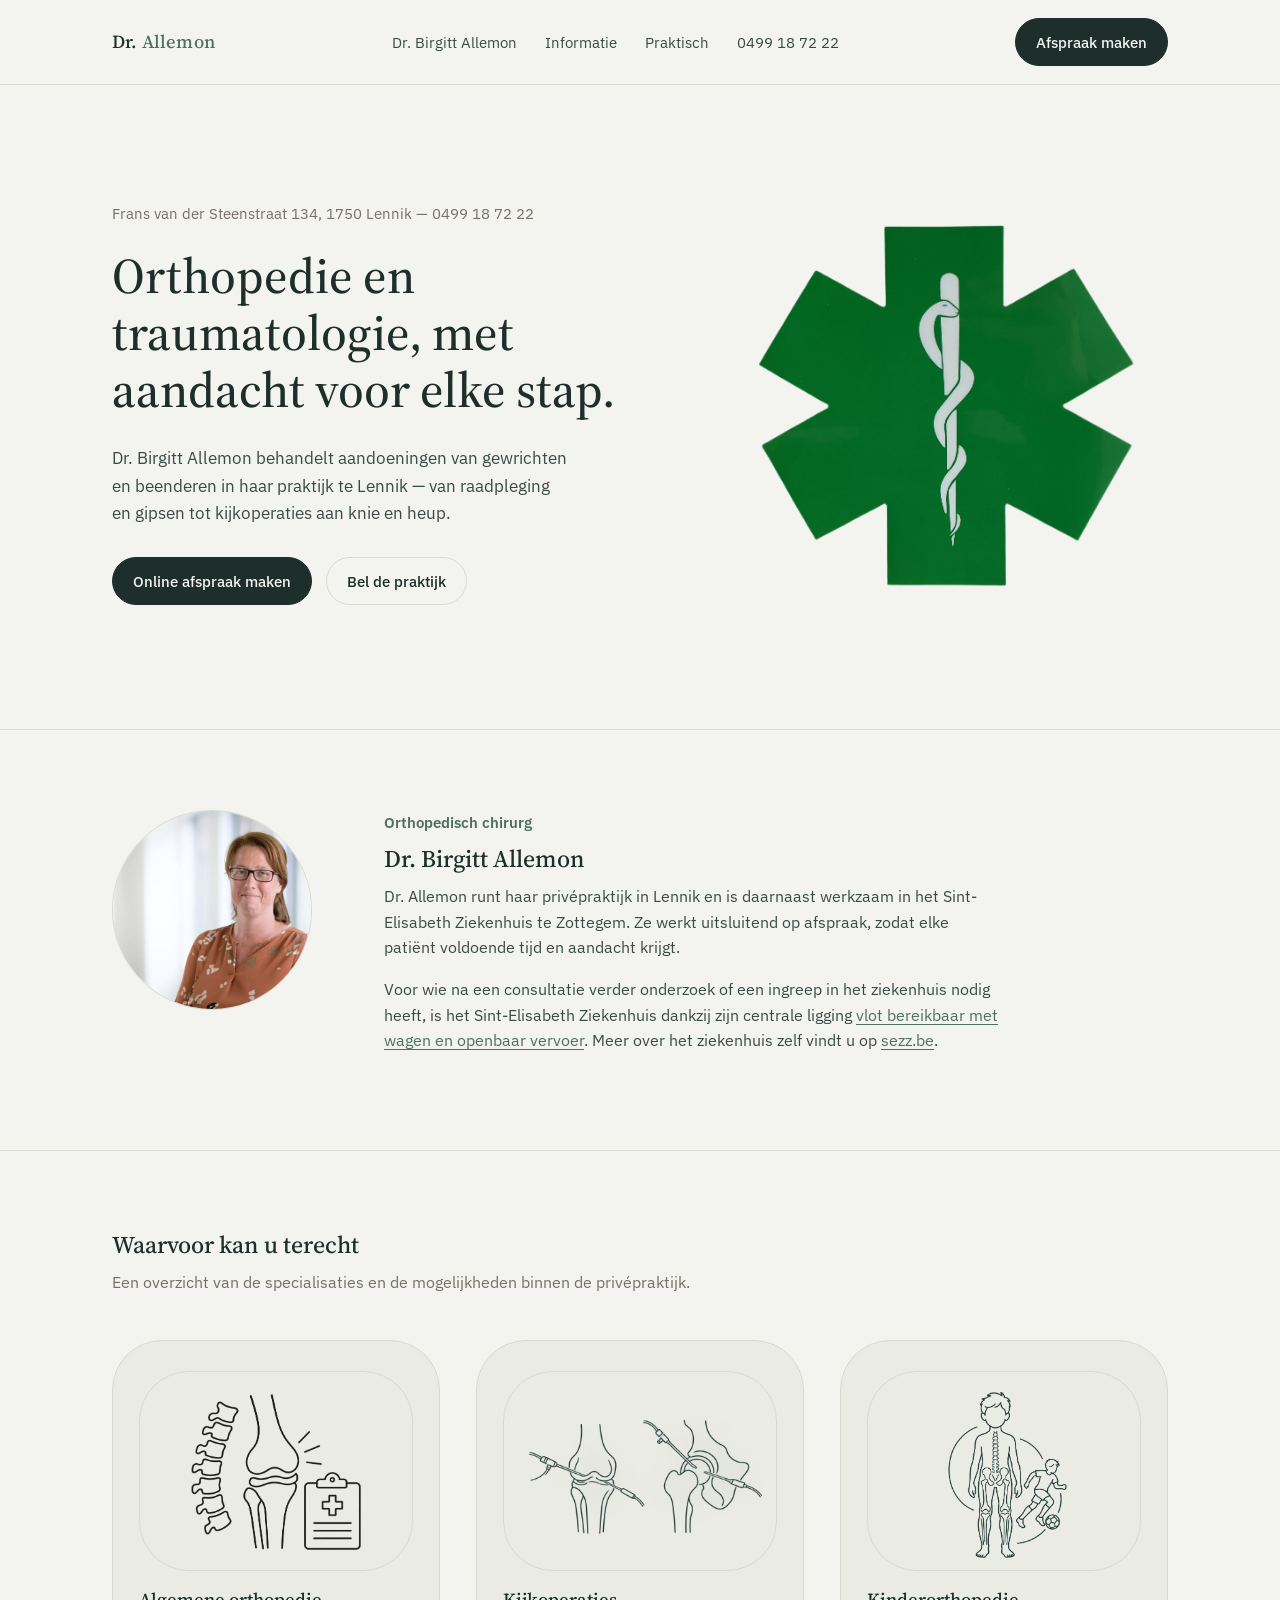
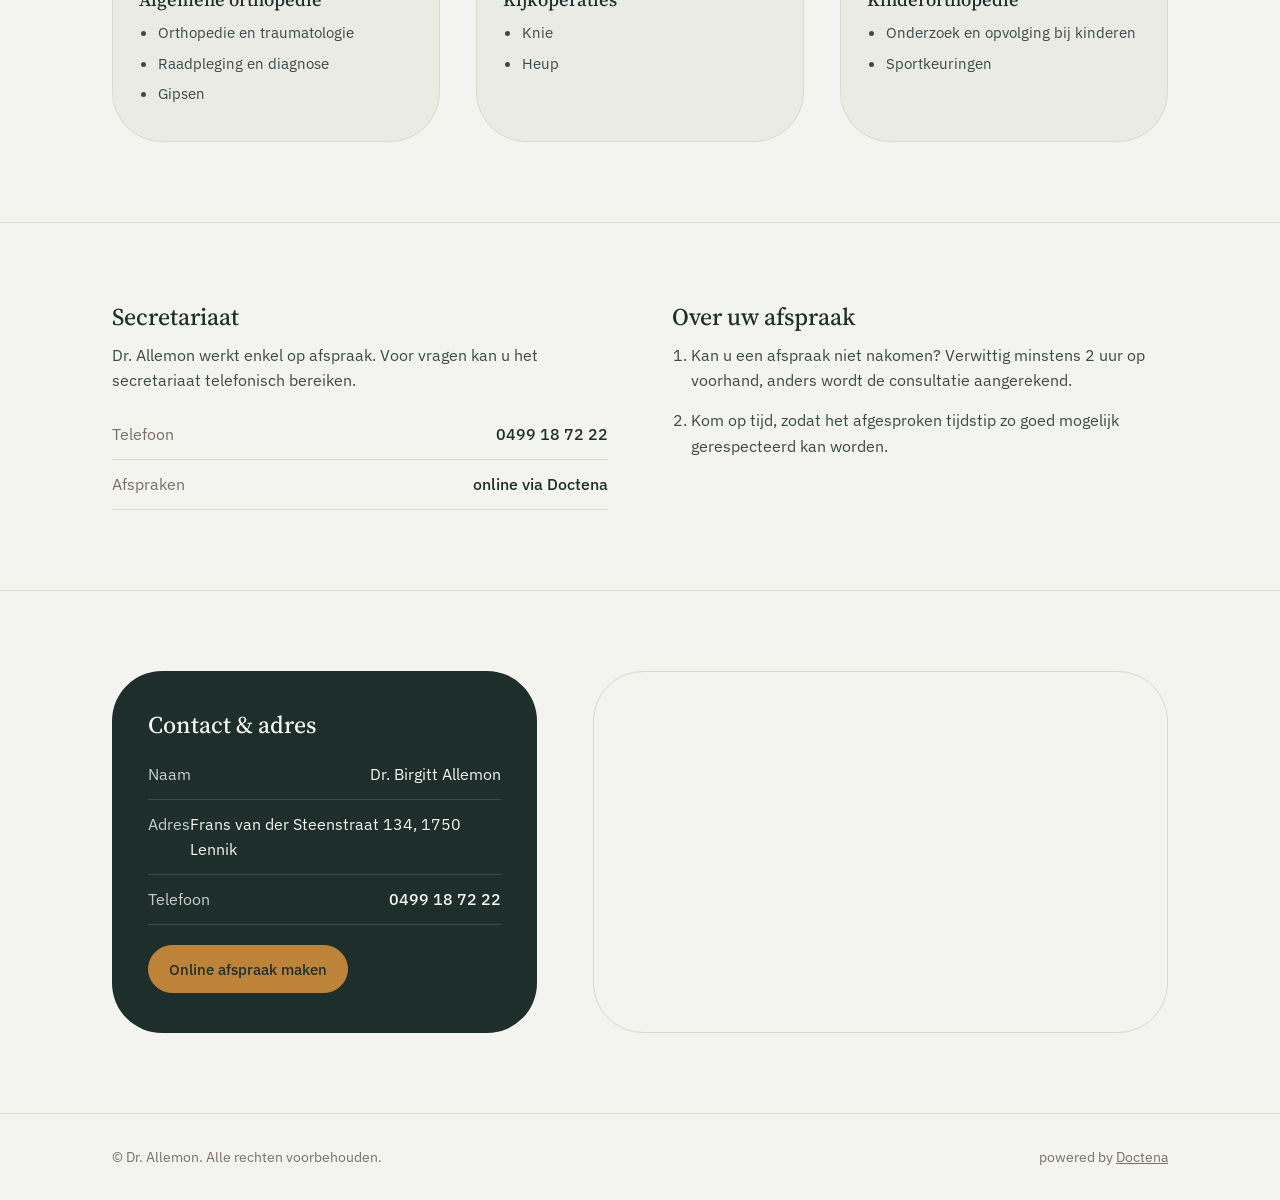
==== index.html @ 10e28371 "Initial commit" ====
<!DOCTYPE html>
<html lang="nl">
<head>
<meta charset="UTF-8">
<meta name="viewport" content="width=device-width, initial-scale=1.0">
<title>Dr. Birgitt Allemon — Orthopedie &amp; Traumatologie, Lennik</title>
<meta name="description" content="Website van Dr. Birgitt Allemon, Orthopedie en Traumatologie te Lennik.">
<link rel="preconnect" href="https://fonts.googleapis.com">
<link rel="preconnect" href="https://fonts.gstatic.com" crossorigin>
<link href="https://fonts.googleapis.com/css2?family=Source+Serif+4:opsz,wght@8..60,400;8..60,500;8..60,600&family=IBM+Plex+Sans:wght@400;500;600&display=swap" rel="stylesheet">
<link rel="stylesheet" href="style.css">
</head>
<body>
<header>
  <nav class="nav">
    <a href="#top" class="brand">Dr. <span>Allemon</span></a>
    <div class="nav-links">
      <a href="#over">Dr. Birgitt Allemon</a>
      <a href="#informatie">Informatie</a>
      <a href="#praktisch">Praktisch</a>
      <a href="tel:+32499187222" class="nav-tel">0499 18 72 22</a>
    </div>
    <a class="btn" href="https://www.doctena.be/arts/Birgitt_Allemon-47715/Dr_Allemon_Birgitt_orthopedie_en_traumatologie-276836" target="_blank" rel="noopener">Afspraak maken</a>
  </nav>
</header>

<main id="top">

  <section class="hero" style="border-top:none;">
    <div class="wrap hero-grid">
      <div>
        <div class="eyebrow-addr">
          Frans van der Steenstraat 134, 1750 Lennik — 0499 18 72 22
        </div>
        <h1>Orthopedie en traumatologie, met aandacht voor elke stap.</h1>
        <p class="lede">Dr. Birgitt Allemon behandelt aandoeningen van gewrichten en beenderen in haar praktijk te Lennik — van raadpleging en gipsen tot kijkoperaties aan knie en heup.</p>
        <div class="hero-cta">
          <a class="btn" href="https://www.doctena.be/arts/Birgitt_Allemon-47715/Dr_Allemon_Birgitt_orthopedie_en_traumatologie-276836" target="_blank" rel="noopener">Online afspraak maken</a>
          <a class="btn btn-outline" href="tel:+32499187222">Bel de praktijk</a>
        </div>
      </div>
      <div class="hero-art">
        <img src="img/hero.png" alt="Praktijk van Dr. Birgitt Allemon te Lennik">
      </div>
    </div>
  </section>

  <section id="over">
    <div class="wrap about-grid">
      <img class="avatar" src="img/dokter.jpeg" alt="Dr. Birgitt Allemon">
      <div class="about-body">
        <div class="role">Orthopedisch chirurg</div>
        <h2>Dr. Birgitt Allemon</h2>
        <p>Dr. Allemon runt haar privépraktijk in Lennik en is daarnaast werkzaam in het Sint-Elisabeth Ziekenhuis te Zottegem. Ze werkt uitsluitend op afspraak, zodat elke patiënt voldoende tijd en aandacht krijgt.</p>
        <p>Voor wie na een consultatie verder onderzoek of een ingreep in het ziekenhuis nodig heeft, is het Sint-Elisabeth Ziekenhuis dankzij zijn centrale ligging <a href="http://www.sezz.be/Bereikbaarheid.aspx" target="_blank" rel="noopener" style="color:var(--sage-deep); text-decoration:underline; text-underline-offset:3px;">vlot bereikbaar met wagen en openbaar vervoer</a>. Meer over het ziekenhuis zelf vindt u op <a href="http://www.sezz.be/" target="_blank" rel="noopener" style="color:var(--sage-deep); text-decoration:underline; text-underline-offset:3px;">sezz.be</a>.</p>
      </div>
    </div>
  </section>

  <section id="informatie">
    <div class="wrap">
      <div class="section-head">
        <h2>Waarvoor kan u terecht</h2>
        <p>Een overzicht van de specialisaties en de mogelijkheden binnen de privépraktijk.</p>
      </div>
      <div class="spec-grid">
        <div class="spec-card">
          <div class="spec-icon">
            <img src="img/specialisatie-algemeen.png" alt="Algemene orthopedie">
          </div>
          <h3>Algemene orthopedie</h3>
          <ul>
            <li>Orthopedie en traumatologie</li>
            <li>Raadpleging en diagnose</li>
            <li>Gipsen</li>
          </ul>
        </div>
        <div class="spec-card">
          <div class="spec-icon">
            <img src="img/specialisatie-kijkoperaties.png" alt="Kijkoperaties knie en heup">
          </div>
          <h3>Kijkoperaties</h3>
          <ul>
            <li>Knie</li>
            <li>Heup</li>
          </ul>
        </div>
        <div class="spec-card">
          <div class="spec-icon">
            <img src="img/specialisatie-kinderorthopedie.png" alt="Kinderorthopedie">
          </div>
          <h3>Kinderorthopedie</h3>
          <ul>
            <li>Onderzoek en opvolging bij kinderen</li>
            <li>Sportkeuringen</li>
          </ul>
        </div>
      </div>
    </div>
  </section>

  <section id="praktisch">
    <div class="wrap practical-grid">
      <div>
        <h2>Secretariaat</h2>
        <p>Dr. Allemon werkt enkel op afspraak. Voor vragen kan u het secretariaat telefonisch bereiken.</p>
        <div class="info-line"><span>Telefoon</span> <a href="tel:+32499187222">0499 18 72 22</a></div>
        <div class="info-line"><span>Afspraken</span> <a href="https://www.doctena.be/provider/dokter-birgitt-allemon-orthopedie-lennik" target="_blank" rel="noopener">online via Doctena</a></div>
      </div>
      <div>
        <h2>Over uw afspraak</h2>
        <ol>
          <li>Kan u een afspraak niet nakomen? Verwittig minstens 2 uur op voorhand, anders wordt de consultatie aangerekend.</li>
          <li>Kom op tijd, zodat het afgesproken tijdstip zo goed mogelijk gerespecteerd kan worden.</li>
        </ol>
      </div>
    </div>
  </section>

  <section id="contact">
    <div class="wrap contact-grid">
      <div class="contact-card">
        <h2>Contact &amp; adres</h2>
        <div class="info-line"><span>Naam</span> <span>Dr. Birgitt Allemon</span></div>
        <div class="info-line"><span>Adres</span> <span>Frans van der Steenstraat 134, 1750 Lennik</span></div>
        <div class="info-line"><span>Telefoon</span> <a href="tel:+32499187222">0499 18 72 22</a></div>
        <a class="btn" href="https://www.doctena.be/arts/Birgitt_Allemon-47715/Dr_Allemon_Birgitt_orthopedie_en_traumatologie-276836" target="_blank" rel="noopener">Online afspraak maken</a>
      </div>
      <div class="map-frame">
        <iframe src="https://www.google.com/maps/embed?pb=!1m18!1m12!1m3!1d20169.404577289373!2d4.156183256343124!3d50.80938567068396!2m3!1f0!2f0!3f0!3m2!1i1024!2i768!4f13.1!3m3!1m2!1s0x47c3b84b41e830b9%3A0x20ad216c1f4b36ae!2sFrans+van+der+Steenstraat+134%2C+1750+Lennik!5e0!3m2!1sen!2sbe!4v1415140192790" loading="lazy" referrerpolicy="no-referrer-when-downgrade" title="Kaart Frans van der Steenstraat 134, 1750 Lennik"></iframe>
      </div>
    </div>
  </section>

</main>

<footer>
  <div class="wrap footer-row">
    <span>© Dr. Allemon. Alle rechten voorbehouden.</span>
    <span>powered by <a href="https://www.doctena.be" target="_blank" rel="noopener">Doctena</a></span>
  </div>
</footer>

</body>
</html>
---- style.css ----
:root{
    --bg: #F3F4F0;
    --panel: #EAEBE4;
    --ink: #1E2E2B;
    --ink-soft: #3B4A46;
    --sage: #6E8F82;
    --sage-deep: #4F6E62;
    --amber: #BD8339;
    --stone: #767066;
    --line: #D8D9D0;
    --radius: 50px;
    --max: 1120px;
  }

  *{ box-sizing: border-box; }
  html{ scroll-behavior: smooth; }
  body{
    margin:0;
    background: var(--bg);
    color: var(--ink);
    font-family: 'IBM Plex Sans', system-ui, sans-serif;
    font-size: 16px;
    line-height: 1.6;
    -webkit-font-smoothing: antialiased;
  }
  h1, h2, h3{
    font-family: 'Source Serif 4', Georgia, serif;
    font-weight: 500;
    line-height: 1.15;
    margin: 0 0 0.5em 0;
    color: var(--ink);
  }
  p{ margin: 0 0 1em 0; color: var(--ink-soft); max-width: 62ch; }
  a{ color: inherit; }
  ul{ padding-left: 1.2em; margin: 0 0 1em 0; }
  li{ margin-bottom: 0.4em; color: var(--ink-soft); }
  img{ max-width: 100%; display:block; }

  .wrap{ max-width: var(--max); margin: 0 auto; padding: 0 32px; }

  a:focus-visible, button:focus-visible{
    outline: 2px solid var(--sage-deep);
    outline-offset: 3px;
  }

  /* Header */
  header{
    position: sticky; top: 0; z-index: 20;
    background: rgba(243,244,240,0.92);
    backdrop-filter: blur(6px);
    border-bottom: 1px solid var(--line);
  }
  .nav{
    display:flex; align-items:center; justify-content:space-between;
    padding: 18px 32px;
    max-width: var(--max); margin:0 auto;
    gap: 20px;
  }
  .brand{
    font-family:'Source Serif 4', serif;
    font-size: 1.15rem;
    font-weight: 500;
    letter-spacing: 0.01em;
    text-decoration:none;
    color: var(--ink);
    white-space: nowrap;
  }
  .brand span{ color: var(--sage-deep); }
  .nav-links{ display:flex; align-items:center; gap: 28px; }
  .nav-links a{ text-decoration:none; color: var(--ink-soft); font-size: 0.95rem; }
  .nav-links a:hover{ color: var(--ink); }
  .nav-tel{
    font-size: 0.95rem; color: var(--ink-soft); text-decoration:none;
    display:flex; align-items:center; gap:6px;
  }
  .btn{
    display:inline-flex; align-items:center; gap:8px;
    background: var(--ink); color: var(--bg);
    padding: 11px 20px;
    border-radius: var(--radius);
    text-decoration:none;
    font-size: 0.95rem;
    font-weight: 500;
    border: 1px solid var(--ink);
    transition: background 0.15s ease, color 0.15s ease;
    white-space: nowrap;
  }
  .btn:hover{ background: var(--sage-deep); border-color: var(--sage-deep); }
  .btn-outline{
    background: transparent; color: var(--ink); border: 1px solid var(--line);
  }
  .btn-outline:hover{ background: var(--panel); }
  .menu-toggle{ display:none; }

  /* Hero */
  .hero{
    padding: 88px 0 96px;
    opacity: 0;
    transform: translateY(14px);
    animation: rise 0.7s ease forwards 0.1s;
  }
  @keyframes rise{ to{ opacity:1; transform:none; } }
  @media (prefers-reduced-motion: reduce){
    .hero{ opacity:1; transform:none; animation:none; }
  }
  .hero-grid{
    display:grid;
    grid-template-columns: 1.1fr 0.9fr;
    gap: 64px;
    align-items:center;
  }
  .eyebrow-addr{
    font-size: 0.92rem;
    color: var(--stone);
    margin-bottom: 22px;
    line-height: 1.7;
  }
  .hero h1{ font-size: clamp(2.1rem, 4vw, 3.1rem); }
  .hero .lede{ font-size: 1.08rem; max-width: 46ch; }
  .hero-cta{ display:flex; gap: 14px; margin-top: 30px; flex-wrap: wrap; }

  .hero-art{ position: relative; }
  .hero-art img{
    width: 100%; height: 460px; object-fit: cover;
    border: none;
    border-radius: var(--radius);
  }
  @media (max-width: 860px){
    .hero-art img{
      height: 300px;
      -webkit-mask-image: radial-gradient(85% 85% at 50% 45%, black 50%, transparent 100%);
      mask-image: radial-gradient(85% 85% at 50% 45%, black 50%, transparent 100%);
    }
  }

  /* Sections */
  section{ padding: 80px 0; border-top: 1px solid var(--line); }
  .section-head{ max-width: 640px; margin-bottom: 44px; }
  .section-head p{ color: var(--stone); }

  /* About */
  .about-grid{
    display:grid; grid-template-columns: 220px 1fr; gap: 52px; align-items:start;
  }
  .avatar{
    width: 200px; height: 200px; border-radius: 50%;
    background: var(--panel);
    border: 1px solid var(--line);
    object-fit: cover;
  }
  .about-body .role{ color: var(--sage-deep); font-weight: 600; font-size: 0.95rem; margin-bottom: 10px; }

  /* Specialisaties */
  .spec-grid{
    display:grid; grid-template-columns: repeat(3, 1fr); gap: 36px;
  }
  .spec-card{
    background: var(--panel);
    border: 1px solid var(--line);
    border-radius: var(--radius);
    padding: 30px 26px;
  }
  .spec-icon{ margin-bottom: 18px; }
 .spec-icon img{
  width: 100%;
  height: 200px;
  object-fit: contain;
  border-radius: var(--radius);
  border: 1px solid var(--line);
}
  .spec-card h3{ font-size: 1.15rem; margin-bottom: 10px; }
  .spec-card ul{ margin-bottom: 0; }
  .spec-card li{ font-size: 0.95rem; }

  .hospital-note{
    margin-top: 40px;
    padding-top: 32px;
    border-top: 1px solid var(--line);
  }
  .hospital-note a{ color: var(--sage-deep); text-decoration: underline; text-underline-offset: 3px; }

  /* Praktisch / secretariaat */
  .practical-grid{
    display:grid; grid-template-columns: 1fr 1fr; gap: 64px;
  }
  .practical-grid ol{ padding-left: 1.2em; margin: 0; }
  .practical-grid ol li{ margin-bottom: 14px; }
  .info-line{
    display:flex; justify-content:space-between; padding: 12px 0;
    border-bottom: 1px solid var(--line);
    font-size: 0.97rem;
  }
  .info-line span:first-child{ color: var(--stone); }
  .info-line a{ text-decoration:none; font-weight: 500; }

  /* Contact */
  .contact-grid{
    display:grid; grid-template-columns: 0.85fr 1.15fr; gap: 56px; align-items:start;
  }
  .contact-card{
    background: var(--ink); color: var(--bg);
    border-radius: var(--radius);
    padding: 40px 36px;
  }
  .contact-card h2{ color: var(--bg); }
  .contact-card p, .contact-card .info-line span:first-child{ color: #C7CFCB; }
  .contact-card .info-line{ border-color: rgba(255,255,255,0.14); }
  .contact-card .info-line a{ color: var(--bg); }
  .contact-card .btn{ background: var(--amber); border-color: var(--amber); color: var(--ink); margin-top: 20px; }
  .contact-card .btn:hover{ background: #d3974c; }
  .map-frame{ border-radius: var(--radius); overflow:hidden; border: 1px solid var(--line); }
  .map-frame iframe{ width:100%; height: 100%; min-height: 360px; border:0; display:block; }

  footer{
    padding: 32px 0;
    border-top: 1px solid var(--line);
    font-size: 0.88rem;
    color: var(--stone);
  }
  .footer-row{ display:flex; justify-content:space-between; gap: 16px; flex-wrap: wrap; }
  footer a{ color: var(--stone); }

  @media (max-width: 860px){
    .nav-links{ display:none; }
    .hero-grid{ grid-template-columns: 1fr; }
    .hero-art{ order: -1; max-width: 320px; margin: 0 auto 12px; }
    .about-grid{ grid-template-columns: 1fr; }
    .avatar{ width: 140px; height: 140px; font-size: 2.2rem; }
    .spec-grid{ grid-template-columns: 1fr; }
    .practical-grid{ grid-template-columns: 1fr; gap: 40px; }
    .contact-grid{ grid-template-columns: 1fr; }
    .wrap{ padding: 0 20px; }
    section{ padding: 56px 0; }
    .hero{ padding: 48px 0 56px; }
  }
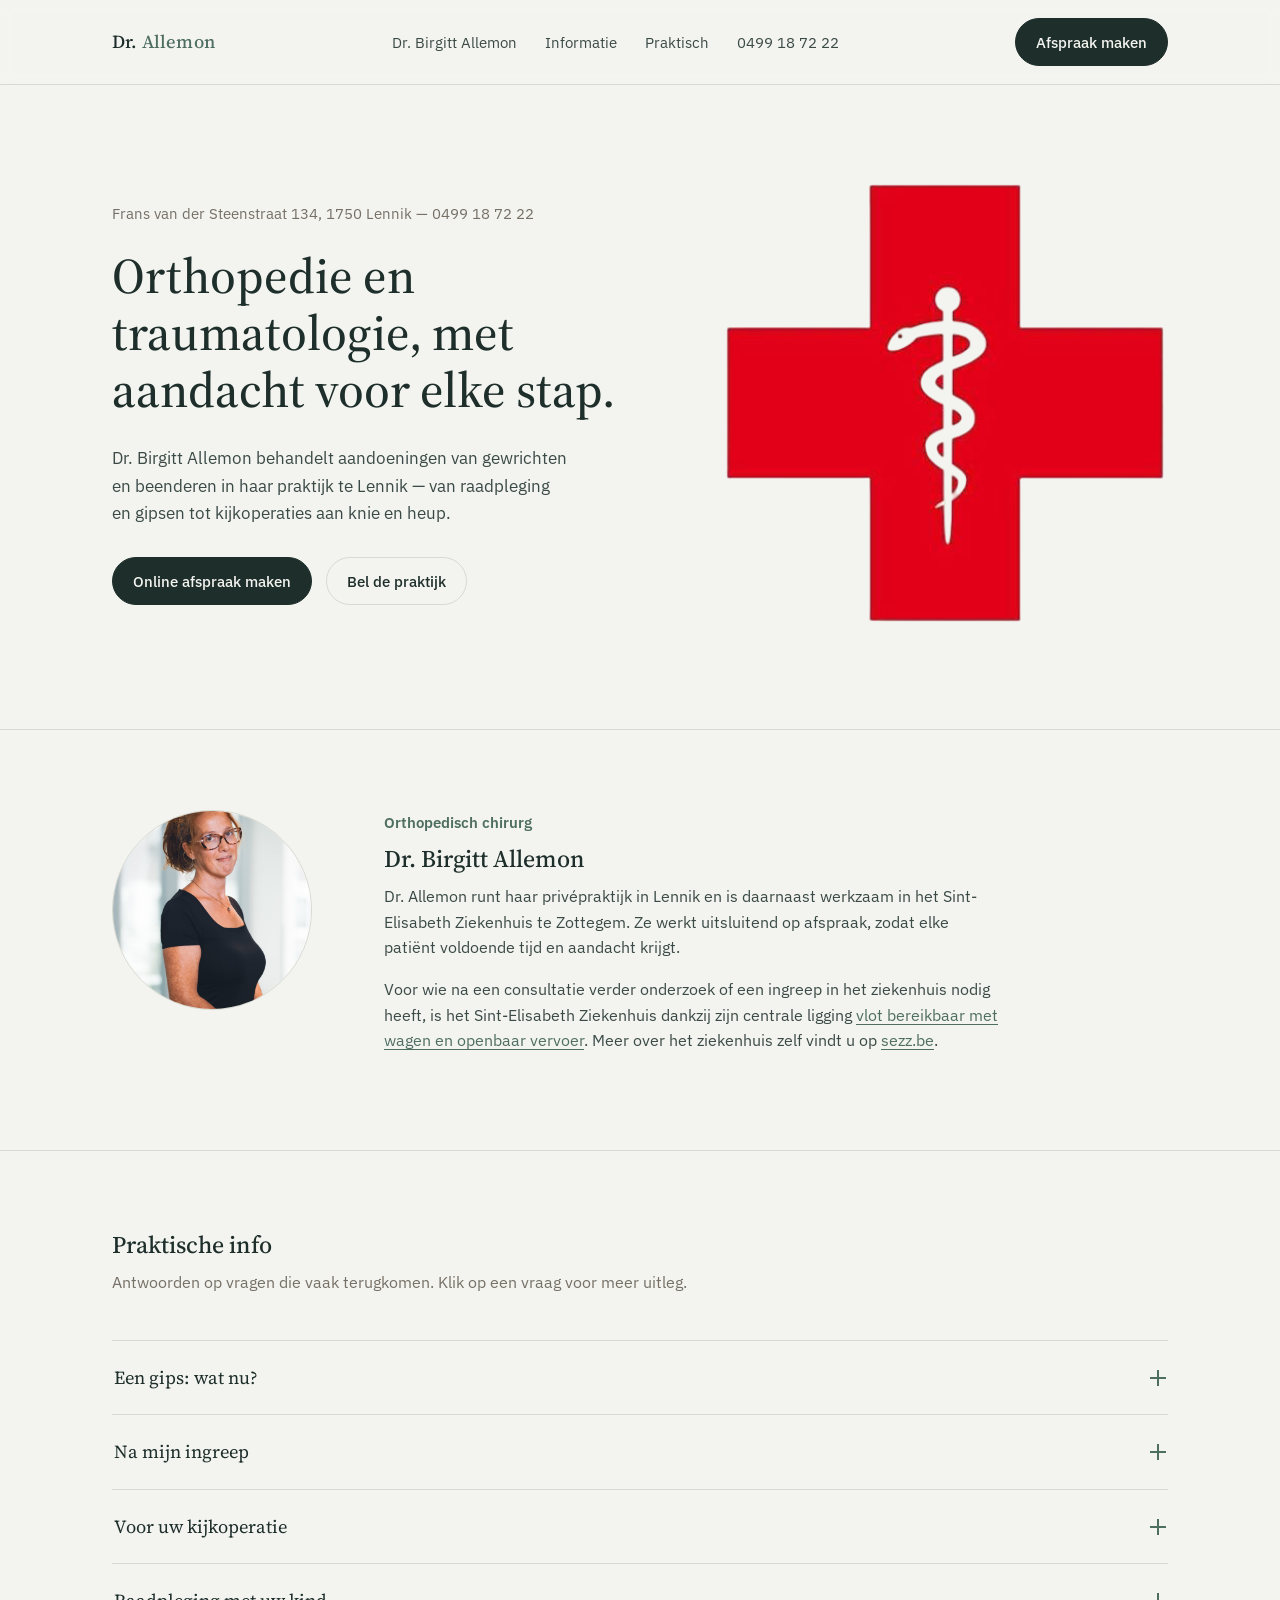
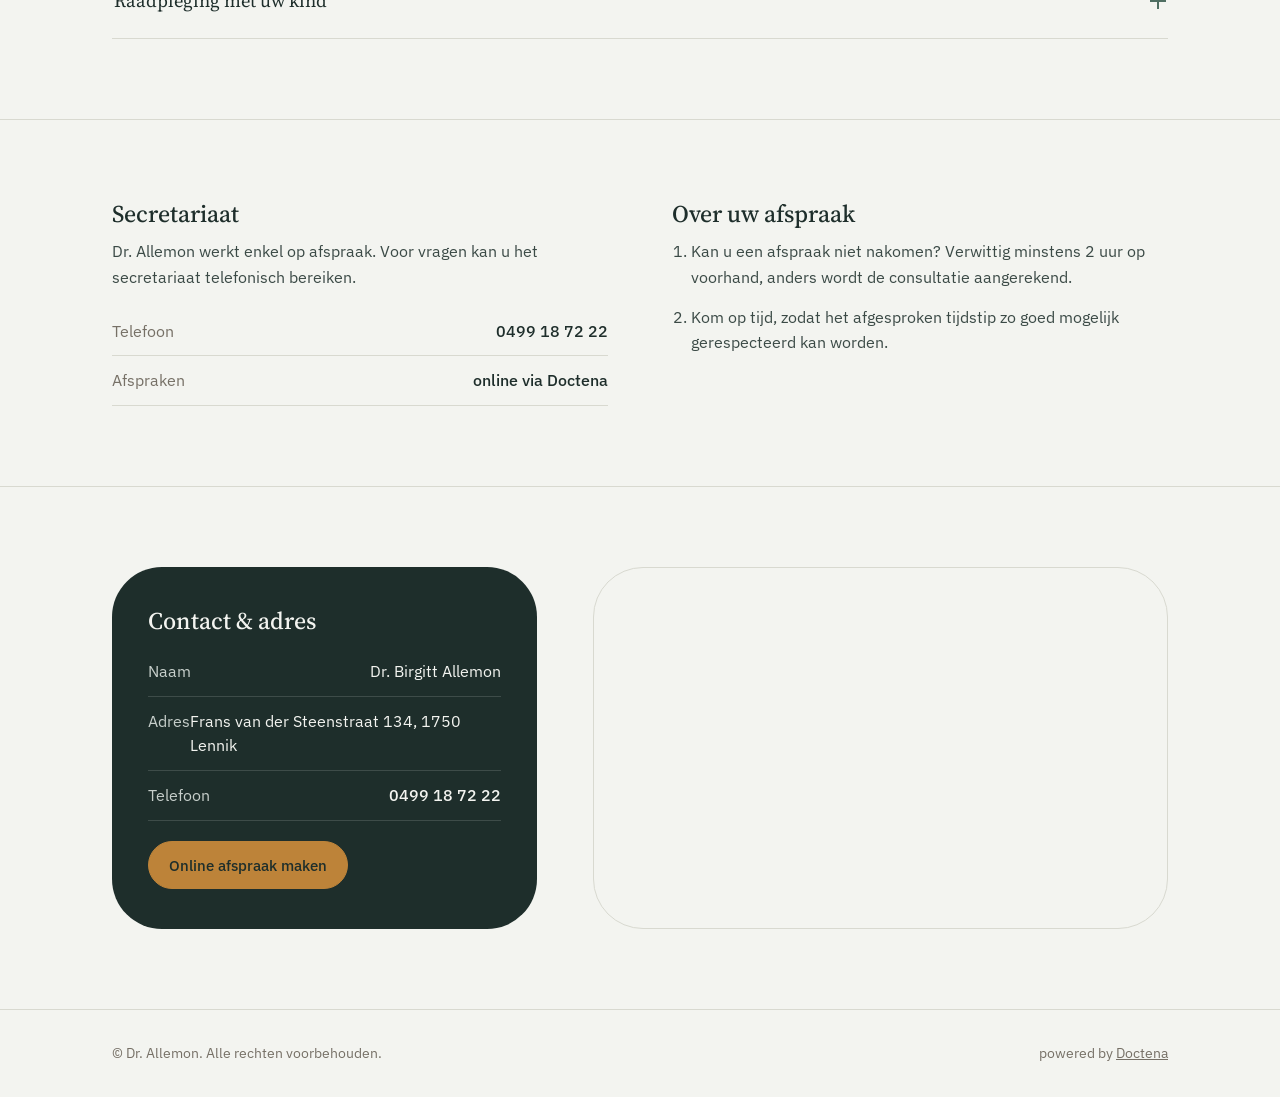
==== commit 838f7b8d: "changes" ====
--- a/index.html
+++ b/index.html
@@ -57,44 +57,40 @@
     </div>
   </section>
 
-  <section id="informatie">
+    <section id="informatie">
     <div class="wrap">
       <div class="section-head">
-        <h2>Waarvoor kan u terecht</h2>
-        <p>Een overzicht van de specialisaties en de mogelijkheden binnen de privépraktijk.</p>
+        <h2>Praktische info</h2>
+        <p>Antwoorden op vragen die vaak terugkomen. Klik op een vraag voor meer uitleg.</p>
       </div>
-      <div class="spec-grid">
-        <div class="spec-card">
-          <div class="spec-icon">
-            <img src="img/specialisatie-algemeen.png" alt="Algemene orthopedie">
+      <div class="info-accordion">
+        <details class="info-item">
+          <summary>Een gips: wat nu?<span class="chevron" aria-hidden="true"></span></summary>
+          <div class="info-body">
+            <p>Houd het gips droog en belast het aangedane lidmaat zo weinig mogelijk. Leg de arm of het been waar mogelijk hoger dan het hart om zwelling te beperken.</p>
+            <p>Neem contact op met het secretariaat bij toenemende pijn, een blauwe of witte verkleuring van vingers of tenen, of een doof gevoel dat niet overgaat.</p>
           </div>
-          <h3>Algemene orthopedie</h3>
-          <ul>
-            <li>Orthopedie en traumatologie</li>
-            <li>Raadpleging en diagnose</li>
-            <li>Gipsen</li>
-          </ul>
-        </div>
-        <div class="spec-card">
-          <div class="spec-icon">
-            <img src="img/specialisatie-kijkoperaties.png" alt="Kijkoperaties knie en heup">
+        </details>
+        <details class="info-item">
+          <summary>Na mijn ingreep<span class="chevron" aria-hidden="true"></span></summary>
+          <div class="info-body">
+            <p>Volg de instructies die u na de operatie meekrijgt over rust, wondverzorging en het gebruik van krukken of een brace.</p>
+            <p>Bel de praktijk bij koorts, sterk toenemende zwelling of roodheid rond de wonde.</p>
           </div>
-          <h3>Kijkoperaties</h3>
-          <ul>
-            <li>Knie</li>
-            <li>Heup</li>
-          </ul>
-        </div>
-        <div class="spec-card">
-          <div class="spec-icon">
-            <img src="img/specialisatie-kinderorthopedie.png" alt="Kinderorthopedie">
+        </details>
+        <details class="info-item">
+          <summary>Voor uw kijkoperatie<span class="chevron" aria-hidden="true"></span></summary>
+          <div class="info-body">
+            <p>Kijkoperaties aan knie of heup gebeuren in het Sint-Elisabeth Ziekenhuis te Zottegem. U ontvangt vooraf instructies over nuchter zijn en de documenten die u moet meebrengen.</p>
+            <p>Voorzie iemand die u na de ingreep naar huis kan brengen.</p>
           </div>
-          <h3>Kinderorthopedie</h3>
-          <ul>
-            <li>Onderzoek en opvolging bij kinderen</li>
-            <li>Sportkeuringen</li>
-          </ul>
-        </div>
+        </details>
+        <details class="info-item">
+          <summary>Raadpleging met uw kind<span class="chevron" aria-hidden="true"></span></summary>
+          <div class="info-body">
+            <p>Breng eerdere onderzoeken of foto's mee indien u die heeft. Comfortabele kledij maakt het onderzoek voor uw kind gemakkelijker.</p>
+          </div>
+        </details>
       </div>
     </div>
   </section>
--- a/style.css
+++ b/style.css
@@ -150,34 +150,40 @@
   }
   .about-body .role{ color: var(--sage-deep); font-weight: 600; font-size: 0.95rem; margin-bottom: 10px; }
 
-  /* Specialisaties */
-  .spec-grid{
-    display:grid; grid-template-columns: repeat(3, 1fr); gap: 36px;
-  }
-  .spec-card{
-    background: var(--panel);
-    border: 1px solid var(--line);
-    border-radius: var(--radius);
-    padding: 30px 26px;
-  }
-  .spec-icon{ margin-bottom: 18px; }
- .spec-icon img{
-  width: 100%;
-  height: 200px;
-  object-fit: contain;
-  border-radius: var(--radius);
-  border: 1px solid var(--line);
-}
-  .spec-card h3{ font-size: 1.15rem; margin-bottom: 10px; }
-  .spec-card ul{ margin-bottom: 0; }
-  .spec-card li{ font-size: 0.95rem; }
-
-  .hospital-note{
-    margin-top: 40px;
-    padding-top: 32px;
-    border-top: 1px solid var(--line);
-  }
-  .hospital-note a{ color: var(--sage-deep); text-decoration: underline; text-underline-offset: 3px; }
+    /* Info-accordion */
+  .info-accordion{ border-top: 1px solid var(--line); }
+  .info-item{ border-bottom: 1px solid var(--line); }
+  .info-item summary{
+    display:flex; align-items:center; justify-content:space-between; gap: 20px;
+    padding: 22px 2px;
+    cursor: pointer;
+    list-style: none;
+    font-family: 'Source Serif 4', serif;
+    font-size: 1.15rem;
+    color: var(--ink);
+  }
+  .info-item summary::-webkit-details-marker{ display:none; }
+  .info-item .chevron{
+    position: relative;
+    width: 16px; height: 16px;
+    flex: none;
+  }
+  .info-item .chevron::before,
+  .info-item .chevron::after{
+    content:"";
+    position:absolute; left:50%; top:50%;
+    background: var(--sage-deep);
+    transform: translate(-50%,-50%);
+    transition: transform 0.15s ease;
+  }
+  .info-item .chevron::before{ width: 16px; height: 2px; }
+  .info-item .chevron::after{ width: 2px; height: 16px; }
+  .info-item[open] .chevron::after{ transform: translate(-50%,-50%) rotate(90deg); opacity:0; }
+  .info-item .info-body{ padding: 0 2px 26px; max-width: 62ch; }
+  .info-item .info-body p{ margin: 0 0 0.9em; }
+  .info-item .info-body p:last-child{ margin-bottom: 0; }
+
+  .spec-grid{ grid-template-columns: 1fr; }
 
   /* Praktisch / secretariaat */
   .practical-grid{
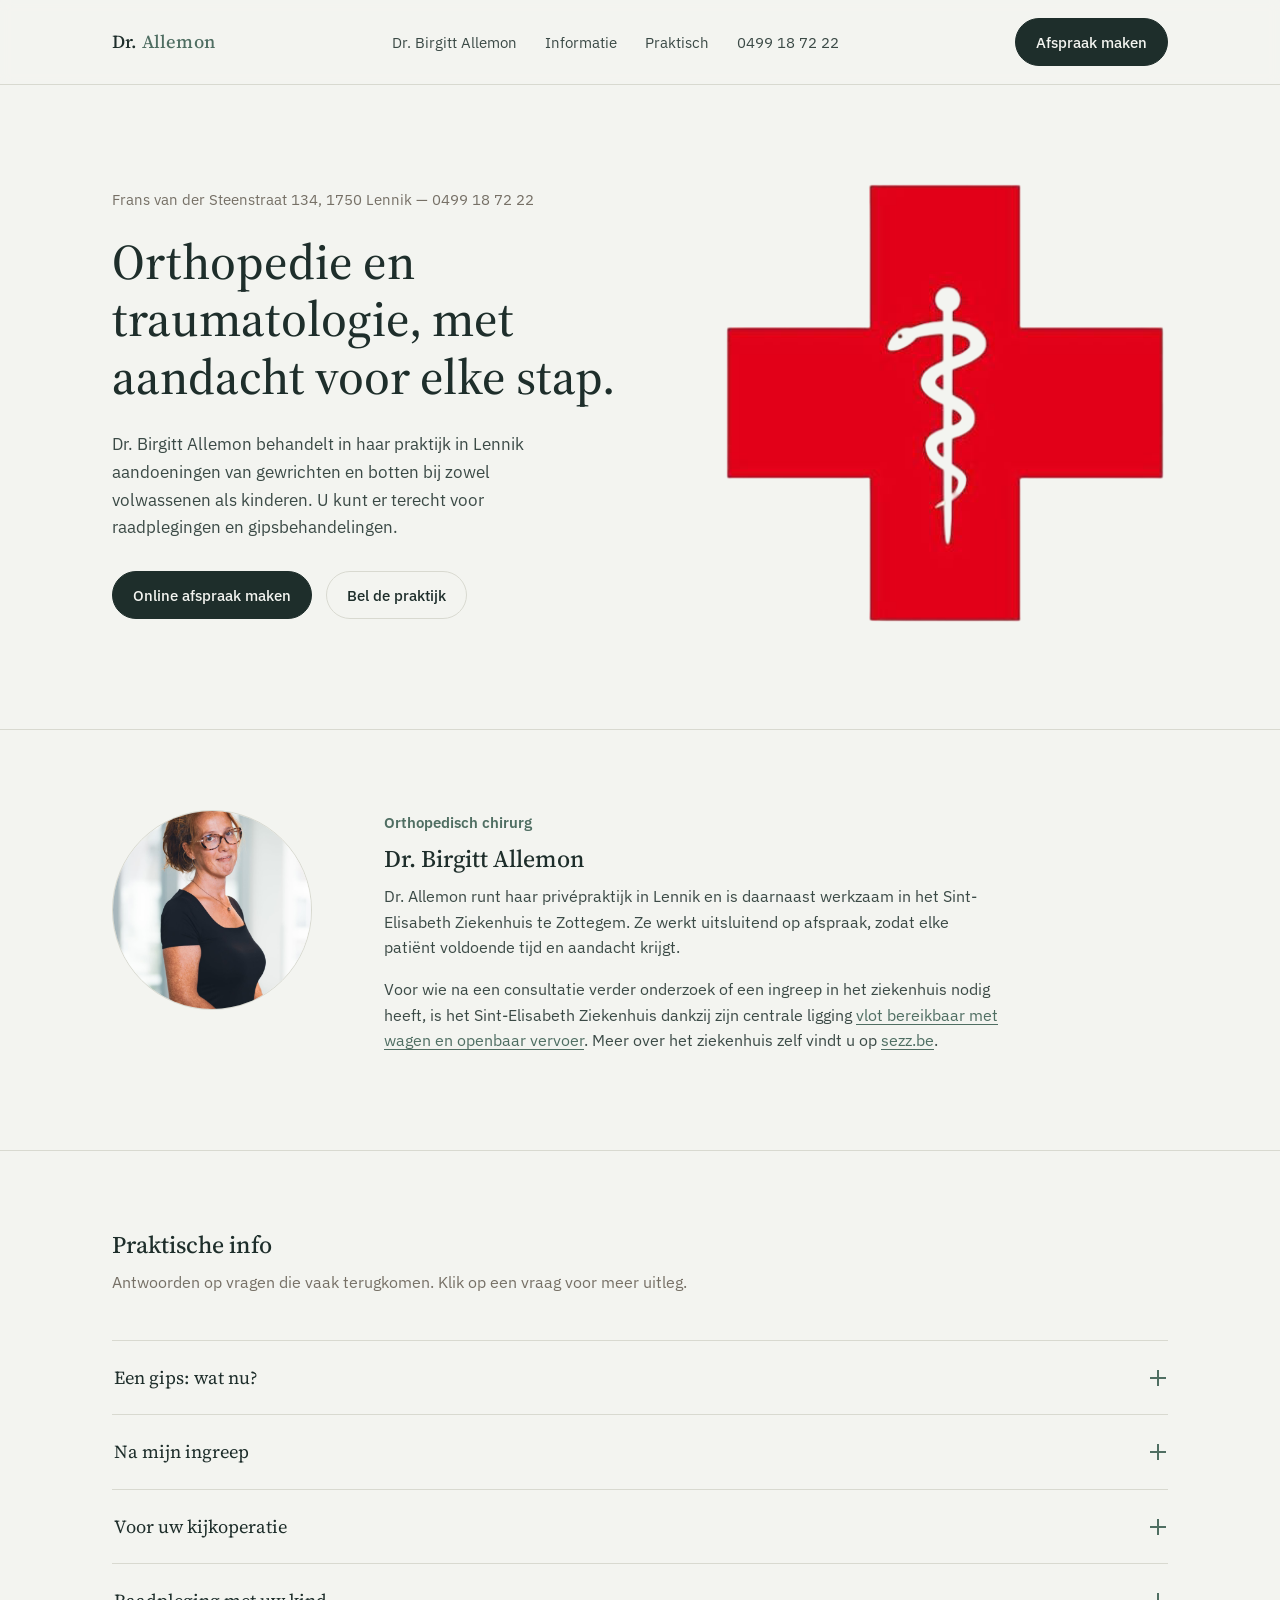
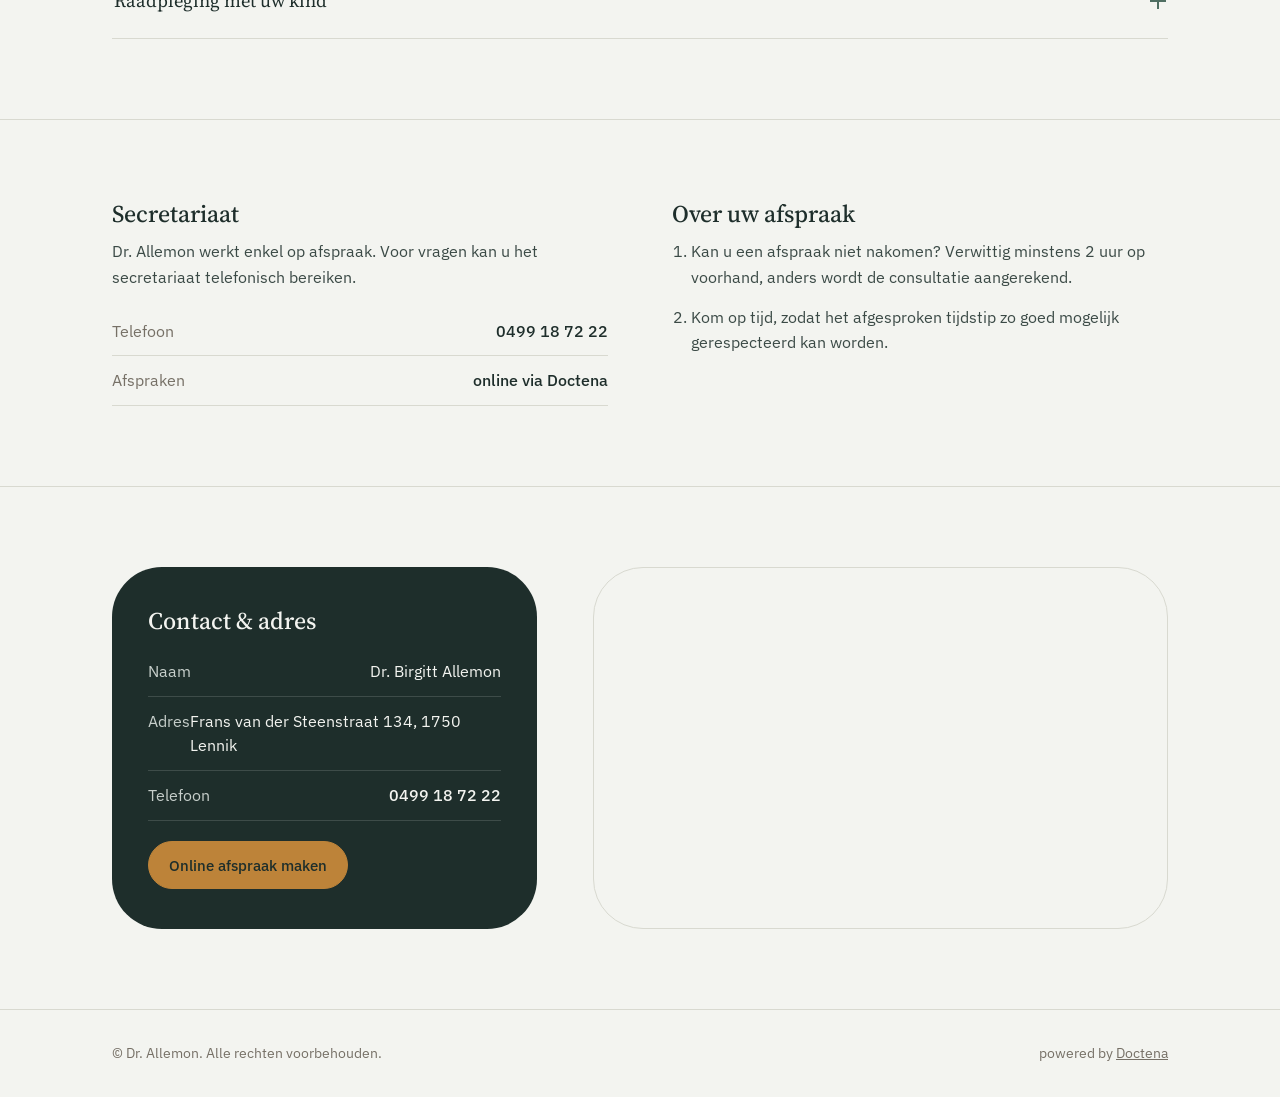
==== commit f804e908: "Update index.html" ====
--- a/index.html
+++ b/index.html
@@ -33,7 +33,7 @@
           Frans van der Steenstraat 134, 1750 Lennik — 0499 18 72 22
         </div>
         <h1>Orthopedie en traumatologie, met aandacht voor elke stap.</h1>
-        <p class="lede">Dr. Birgitt Allemon behandelt aandoeningen van gewrichten en beenderen in haar praktijk te Lennik — van raadpleging en gipsen tot kijkoperaties aan knie en heup.</p>
+        <p class="lede">Dr. Birgitt Allemon behandelt in haar praktijk in Lennik aandoeningen van gewrichten en botten bij zowel volwassenen als kinderen. U kunt er terecht voor raadplegingen en gipsbehandelingen.</p>
         <div class="hero-cta">
           <a class="btn" href="https://www.doctena.be/arts/Birgitt_Allemon-47715/Dr_Allemon_Birgitt_orthopedie_en_traumatologie-276836" target="_blank" rel="noopener">Online afspraak maken</a>
           <a class="btn btn-outline" href="tel:+32499187222">Bel de praktijk</a>
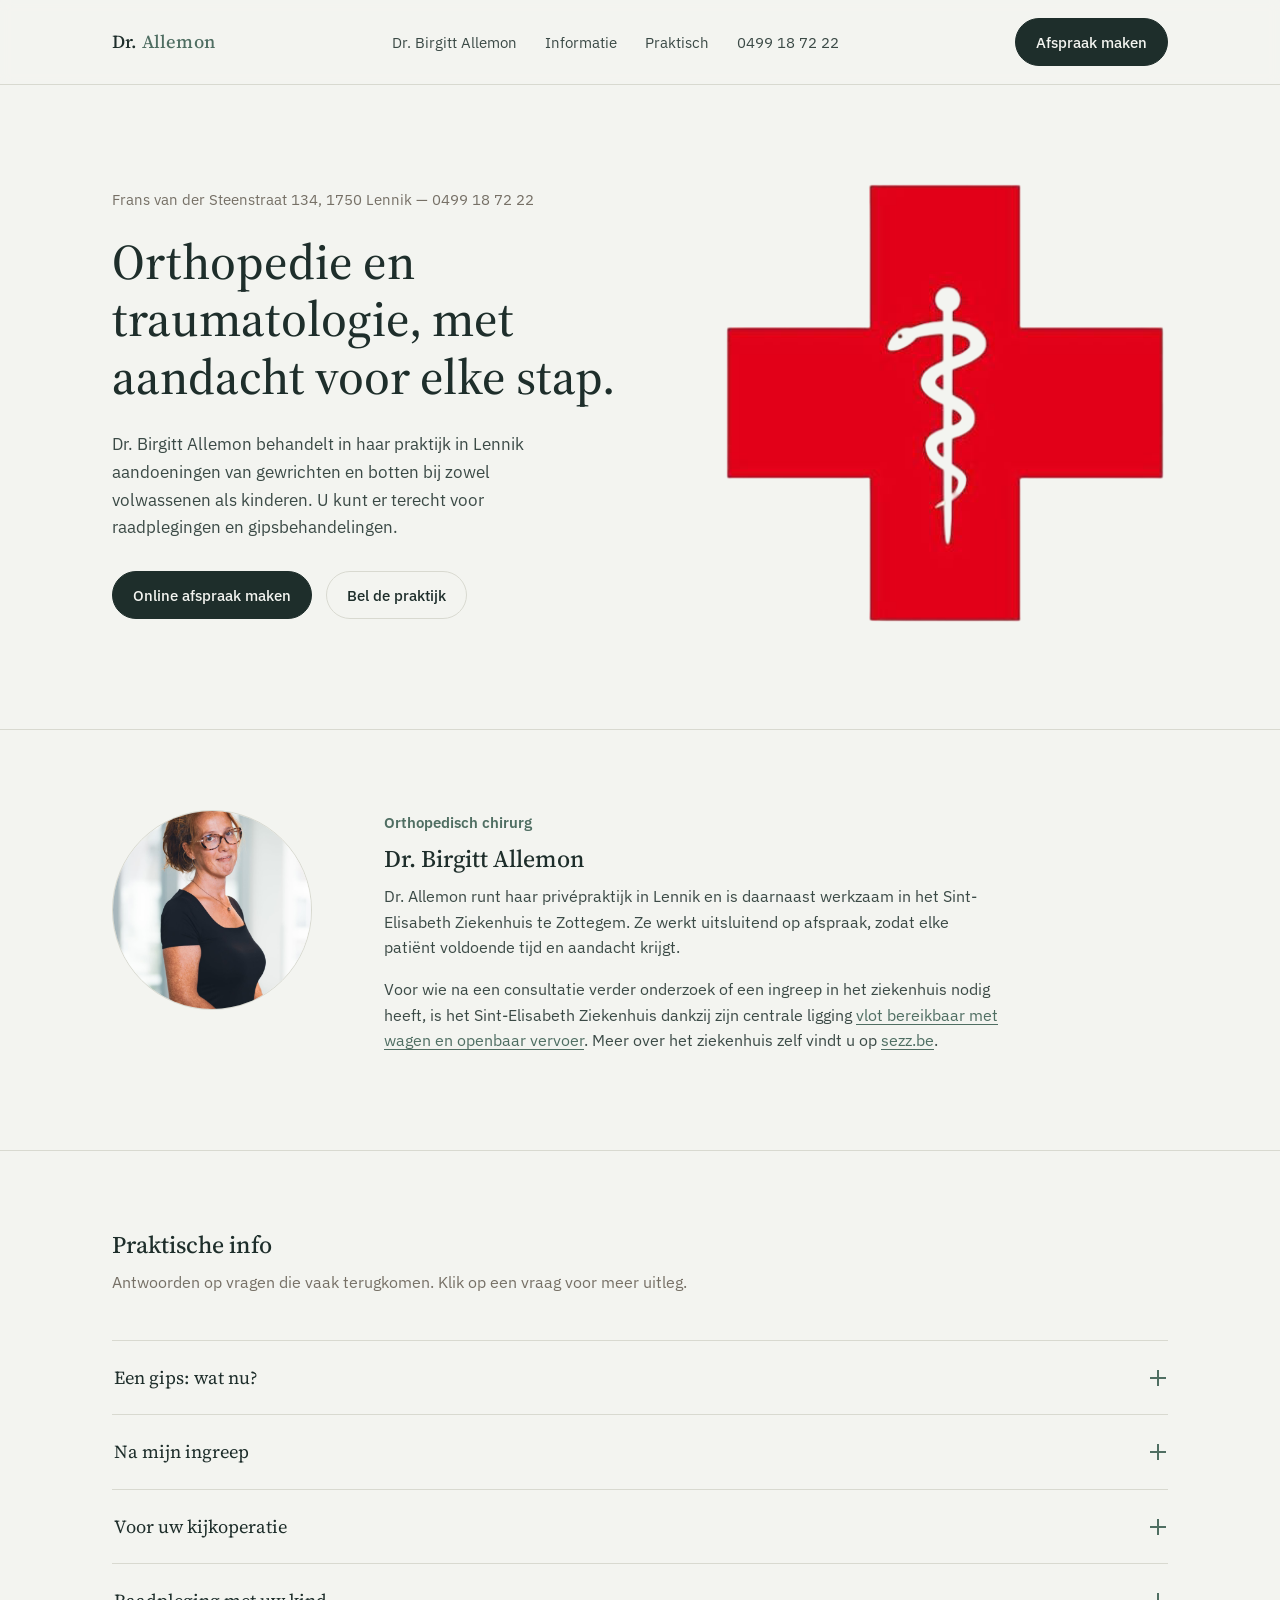
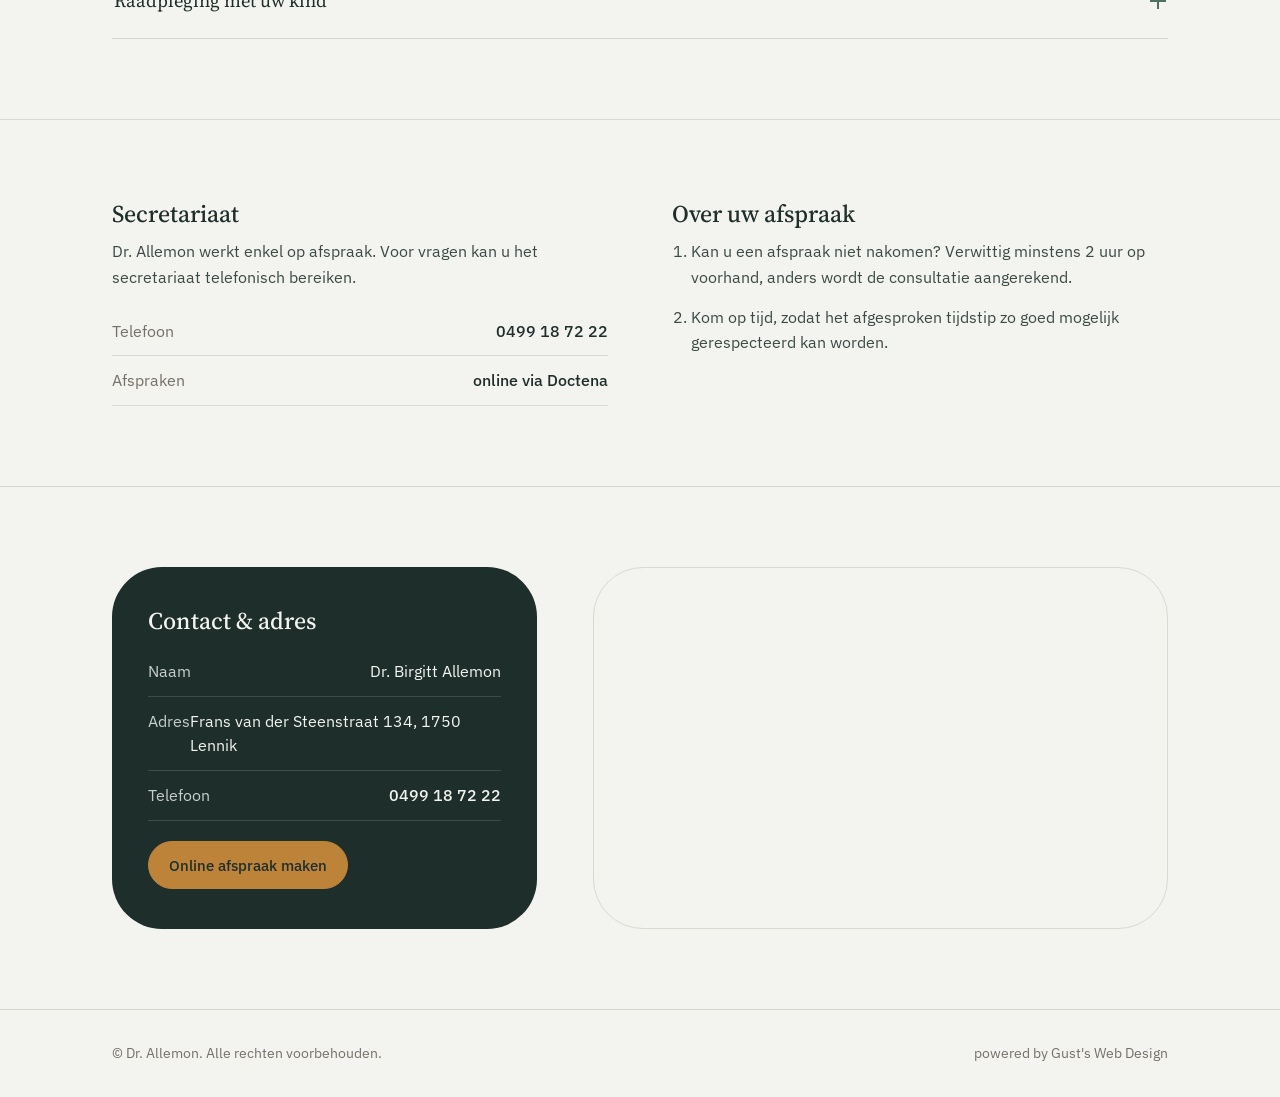
==== commit 7e8030c0: "Update index.html" ====
--- a/index.html
+++ b/index.html
@@ -133,9 +133,9 @@
 <footer>
   <div class="wrap footer-row">
     <span>© Dr. Allemon. Alle rechten voorbehouden.</span>
-    <span>powered by <a href="https://www.doctena.be" target="_blank" rel="noopener">Doctena</a></span>
+    <span>powered by Gust's Web Design</span>
   </div>
 </footer>
-
+<script src="app.js"></script>
 </body>
 </html>
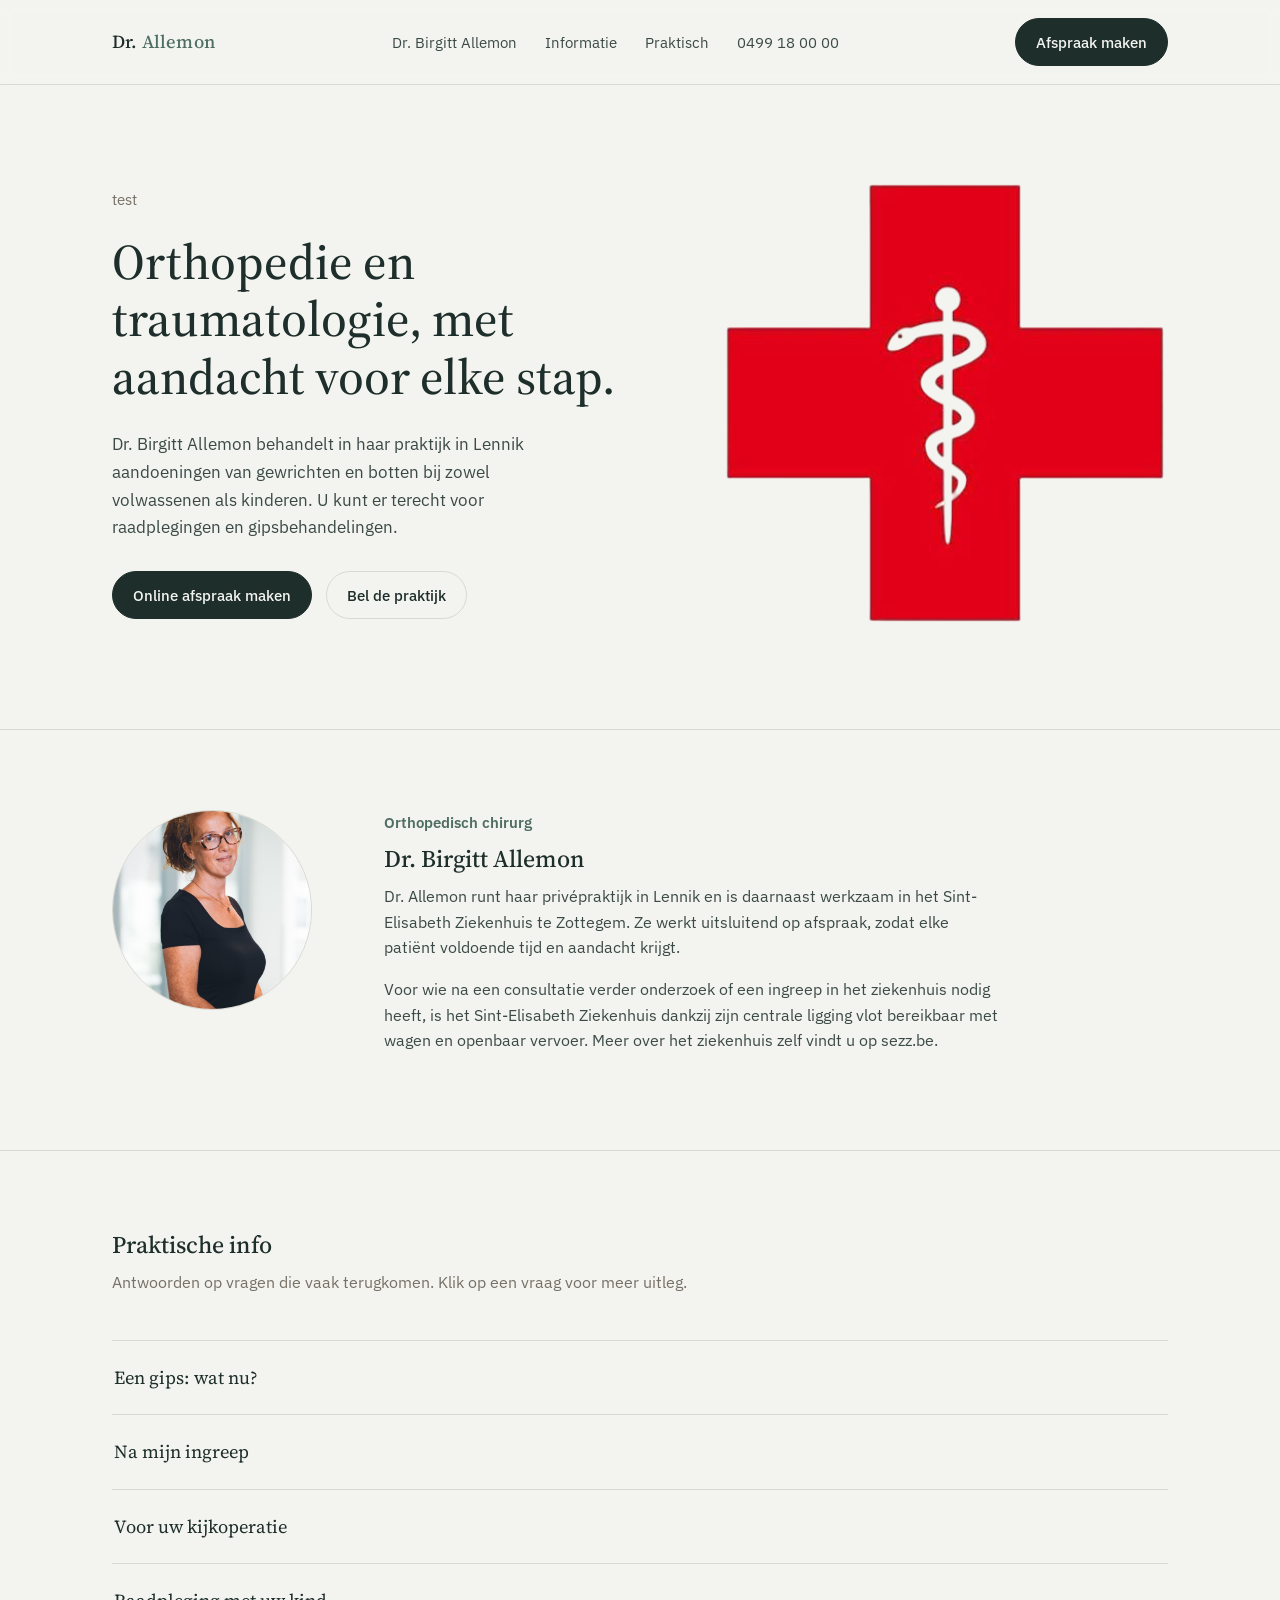
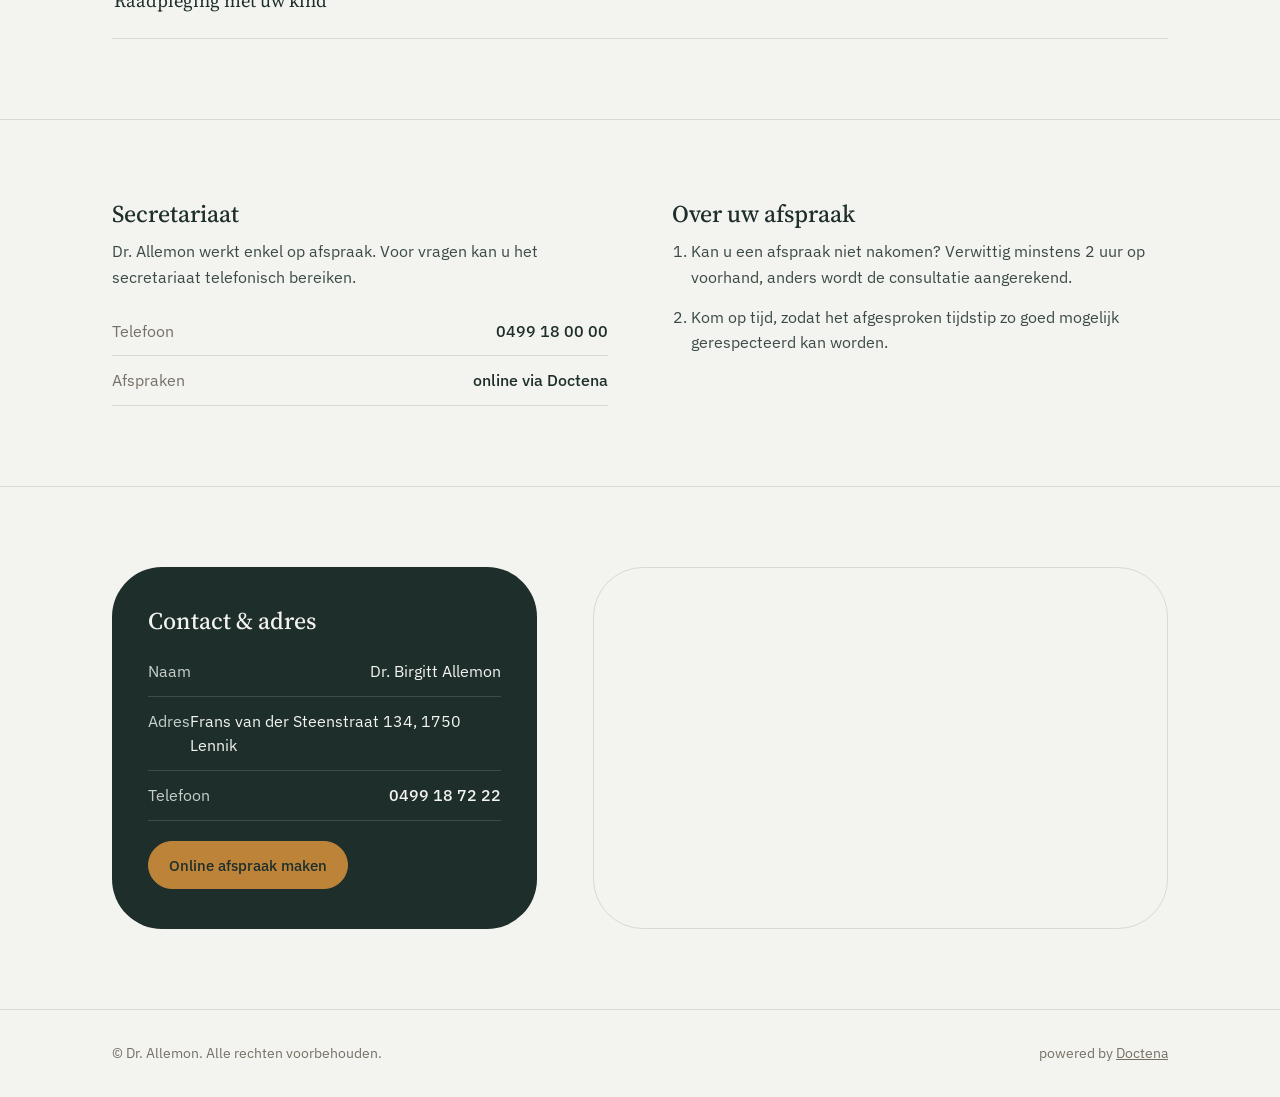
==== commit d6dac5ef: "Update index.html" ====
--- a/index.html
+++ b/index.html
@@ -18,9 +18,9 @@
       <a href="#over">Dr. Birgitt Allemon</a>
       <a href="#informatie">Informatie</a>
       <a href="#praktisch">Praktisch</a>
-      <a href="tel:+32499187222" class="nav-tel">0499 18 72 22</a>
+      <a href="tel:+32499187222" class="nav-tel" data-content="header.phone" data-content-href="header.phone_link">0499 18 72 22</a>
     </div>
-    <a class="btn" href="https://www.doctena.be/arts/Birgitt_Allemon-47715/Dr_Allemon_Birgitt_orthopedie_en_traumatologie-276836" target="_blank" rel="noopener">Afspraak maken</a>
+    <a class="btn" href="https://www.doctena.be/arts/Birgitt_Allemon-47715/Dr_Allemon_Birgitt_orthopedie_en_traumatologie-276836" target="_blank" rel="noopener" data-content-href="hero.booking_url">Afspraak maken</a>
   </nav>
 </header>
 
@@ -29,30 +29,30 @@
   <section class="hero" style="border-top:none;">
     <div class="wrap hero-grid">
       <div>
-        <div class="eyebrow-addr">
+        <div class="eyebrow-addr" data-content="hero.address_line">
           Frans van der Steenstraat 134, 1750 Lennik — 0499 18 72 22
         </div>
-        <h1>Orthopedie en traumatologie, met aandacht voor elke stap.</h1>
-        <p class="lede">Dr. Birgitt Allemon behandelt in haar praktijk in Lennik aandoeningen van gewrichten en botten bij zowel volwassenen als kinderen. U kunt er terecht voor raadplegingen en gipsbehandelingen.</p>
+        <h1 data-content="hero.title">Orthopedie en traumatologie, met aandacht voor elke stap.</h1>
+        <p class="lede" data-content="hero.text">Dr. Birgitt Allemon behandelt in haar praktijk in Lennik aandoeningen van gewrichten en botten bij zowel volwassenen als kinderen. U kunt er terecht voor raadplegingen en gipsbehandelingen.</p>
         <div class="hero-cta">
-          <a class="btn" href="https://www.doctena.be/arts/Birgitt_Allemon-47715/Dr_Allemon_Birgitt_orthopedie_en_traumatologie-276836" target="_blank" rel="noopener">Online afspraak maken</a>
-          <a class="btn btn-outline" href="tel:+32499187222">Bel de praktijk</a>
+          <a class="btn" href="https://www.doctena.be/arts/Birgitt_Allemon-47715/Dr_Allemon_Birgitt_orthopedie_en_traumatologie-276836" target="_blank" rel="noopener" data-content-href="hero.booking_url">Online afspraak maken</a>
+          <a class="btn btn-outline" href="tel:+32499187222" data-content-href="header.phone_link">Bel de praktijk</a>
         </div>
       </div>
       <div class="hero-art">
-        <img src="img/hero.png" alt="Praktijk van Dr. Birgitt Allemon te Lennik">
+        <img src="img/hero.png" alt="Praktijk van Dr. Birgitt Allemon te Lennik" data-content-src="hero.image">
       </div>
     </div>
   </section>
 
   <section id="over">
     <div class="wrap about-grid">
-      <img class="avatar" src="img/dokter.jpeg" alt="Dr. Birgitt Allemon">
+      <img class="avatar" src="img/dokter.jpeg" alt="Dr. Birgitt Allemon" data-content-src="about.photo">
       <div class="about-body">
-        <div class="role">Orthopedisch chirurg</div>
-        <h2>Dr. Birgitt Allemon</h2>
-        <p>Dr. Allemon runt haar privépraktijk in Lennik en is daarnaast werkzaam in het Sint-Elisabeth Ziekenhuis te Zottegem. Ze werkt uitsluitend op afspraak, zodat elke patiënt voldoende tijd en aandacht krijgt.</p>
-        <p>Voor wie na een consultatie verder onderzoek of een ingreep in het ziekenhuis nodig heeft, is het Sint-Elisabeth Ziekenhuis dankzij zijn centrale ligging <a href="http://www.sezz.be/Bereikbaarheid.aspx" target="_blank" rel="noopener" style="color:var(--sage-deep); text-decoration:underline; text-underline-offset:3px;">vlot bereikbaar met wagen en openbaar vervoer</a>. Meer over het ziekenhuis zelf vindt u op <a href="http://www.sezz.be/" target="_blank" rel="noopener" style="color:var(--sage-deep); text-decoration:underline; text-underline-offset:3px;">sezz.be</a>.</p>
+        <div class="role" data-content="about.role">Orthopedisch chirurg</div>
+        <h2 data-content="about.name">Dr. Birgitt Allemon</h2>
+        <p data-content="about.paragraph_1">Dr. Allemon runt haar privépraktijk in Lennik en is daarnaast werkzaam in het Sint-Elisabeth Ziekenhuis te Zottegem. Ze werkt uitsluitend op afspraak, zodat elke patiënt voldoende tijd en aandacht krijgt.</p>
+        <p data-content-html="about.paragraph_2">Voor wie na een consultatie verder onderzoek of een ingreep in het ziekenhuis nodig heeft, is het Sint-Elisabeth Ziekenhuis dankzij zijn centrale ligging <a href="http://www.sezz.be/Bereikbaarheid.aspx" target="_blank" rel="noopener" style="color:var(--sage-deep); text-decoration:underline; text-underline-offset:3px;">vlot bereikbaar met wagen en openbaar vervoer</a>. Meer over het ziekenhuis zelf vindt u op <a href="http://www.sezz.be/" target="_blank" rel="noopener" style="color:var(--sage-deep); text-decoration:underline; text-underline-offset:3px;">sezz.be</a>.</p>
       </div>
     </div>
   </section>
@@ -60,35 +60,35 @@
     <section id="informatie">
     <div class="wrap">
       <div class="section-head">
-        <h2>Praktische info</h2>
-        <p>Antwoorden op vragen die vaak terugkomen. Klik op een vraag voor meer uitleg.</p>
+        <h2 data-content="info_section.heading">Praktische info</h2>
+        <p data-content="info_section.intro">Antwoorden op vragen die vaak terugkomen. Klik op een vraag voor meer uitleg.</p>
       </div>
       <div class="info-accordion">
         <details class="info-item">
-          <summary>Een gips: wat nu?<span class="chevron" aria-hidden="true"></span></summary>
+          <summary data-content="info_section.items.0.question">Een gips: wat nu?<span class="chevron" aria-hidden="true"></span></summary>
           <div class="info-body">
-            <p>Houd het gips droog en belast het aangedane lidmaat zo weinig mogelijk. Leg de arm of het been waar mogelijk hoger dan het hart om zwelling te beperken.</p>
-            <p>Neem contact op met het secretariaat bij toenemende pijn, een blauwe of witte verkleuring van vingers of tenen, of een doof gevoel dat niet overgaat.</p>
+            <p data-content="info_section.items.0.answer_1">Houd het gips droog en belast het aangedane lidmaat zo weinig mogelijk. Leg de arm of het been waar mogelijk hoger dan het hart om zwelling te beperken.</p>
+            <p data-content="info_section.items.0.answer_2">Neem contact op met het secretariaat bij toenemende pijn, een blauwe of witte verkleuring van vingers of tenen, of een doof gevoel dat niet overgaat.</p>
           </div>
         </details>
         <details class="info-item">
-          <summary>Na mijn ingreep<span class="chevron" aria-hidden="true"></span></summary>
+          <summary data-content="info_section.items.1.question">Na mijn ingreep<span class="chevron" aria-hidden="true"></span></summary>
           <div class="info-body">
-            <p>Volg de instructies die u na de operatie meekrijgt over rust, wondverzorging en het gebruik van krukken of een brace.</p>
-            <p>Bel de praktijk bij koorts, sterk toenemende zwelling of roodheid rond de wonde.</p>
+            <p data-content="info_section.items.1.answer_1">Volg de instructies die u na de operatie meekrijgt over rust, wondverzorging en het gebruik van krukken of een brace.</p>
+            <p data-content="info_section.items.1.answer_2">Bel de praktijk bij koorts, sterk toenemende zwelling of roodheid rond de wonde.</p>
           </div>
         </details>
         <details class="info-item">
-          <summary>Voor uw kijkoperatie<span class="chevron" aria-hidden="true"></span></summary>
+          <summary data-content="info_section.items.2.question">Voor uw kijkoperatie<span class="chevron" aria-hidden="true"></span></summary>
           <div class="info-body">
-            <p>Kijkoperaties aan knie of heup gebeuren in het Sint-Elisabeth Ziekenhuis te Zottegem. U ontvangt vooraf instructies over nuchter zijn en de documenten die u moet meebrengen.</p>
-            <p>Voorzie iemand die u na de ingreep naar huis kan brengen.</p>
+            <p data-content="info_section.items.2.answer_1">Kijkoperaties aan knie of heup gebeuren in het Sint-Elisabeth Ziekenhuis te Zottegem. U ontvangt vooraf instructies over nuchter zijn en de documenten die u moet meebrengen.</p>
+            <p data-content="info_section.items.2.answer_2">Voorzie iemand die u na de ingreep naar huis kan brengen.</p>
           </div>
         </details>
         <details class="info-item">
-          <summary>Raadpleging met uw kind<span class="chevron" aria-hidden="true"></span></summary>
+          <summary data-content="info_section.items.3.question">Raadpleging met uw kind<span class="chevron" aria-hidden="true"></span></summary>
           <div class="info-body">
-            <p>Breng eerdere onderzoeken of foto's mee indien u die heeft. Comfortabele kledij maakt het onderzoek voor uw kind gemakkelijker.</p>
+            <p data-content="info_section.items.3.answer_1">Breng eerdere onderzoeken of foto's mee indien u die heeft. Comfortabele kledij maakt het onderzoek voor uw kind gemakkelijker.</p>
           </div>
         </details>
       </div>
@@ -98,16 +98,16 @@
   <section id="praktisch">
     <div class="wrap practical-grid">
       <div>
-        <h2>Secretariaat</h2>
-        <p>Dr. Allemon werkt enkel op afspraak. Voor vragen kan u het secretariaat telefonisch bereiken.</p>
-        <div class="info-line"><span>Telefoon</span> <a href="tel:+32499187222">0499 18 72 22</a></div>
+        <h2 data-content="practical.secretariaat_title">Secretariaat</h2>
+        <p data-content="practical.secretariaat_text">Dr. Allemon werkt enkel op afspraak. Voor vragen kan u het secretariaat telefonisch bereiken.</p>
+        <div class="info-line"><span>Telefoon</span> <a href="tel:+32499187222" data-content="header.phone" data-content-href="header.phone_link">0499 18 72 22</a></div>
         <div class="info-line"><span>Afspraken</span> <a href="https://www.doctena.be/provider/dokter-birgitt-allemon-orthopedie-lennik" target="_blank" rel="noopener">online via Doctena</a></div>
       </div>
       <div>
-        <h2>Over uw afspraak</h2>
+        <h2 data-content="practical.afspraak_title">Over uw afspraak</h2>
         <ol>
-          <li>Kan u een afspraak niet nakomen? Verwittig minstens 2 uur op voorhand, anders wordt de consultatie aangerekend.</li>
-          <li>Kom op tijd, zodat het afgesproken tijdstip zo goed mogelijk gerespecteerd kan worden.</li>
+          <li data-content="practical.afspraak_regel_1">Kan u een afspraak niet nakomen? Verwittig minstens 2 uur op voorhand, anders wordt de consultatie aangerekend.</li>
+          <li data-content="practical.afspraak_regel_2">Kom op tijd, zodat het afgesproken tijdstip zo goed mogelijk gerespecteerd kan worden.</li>
         </ol>
       </div>
     </div>
@@ -117,10 +117,10 @@
     <div class="wrap contact-grid">
       <div class="contact-card">
         <h2>Contact &amp; adres</h2>
-        <div class="info-line"><span>Naam</span> <span>Dr. Birgitt Allemon</span></div>
-        <div class="info-line"><span>Adres</span> <span>Frans van der Steenstraat 134, 1750 Lennik</span></div>
-        <div class="info-line"><span>Telefoon</span> <a href="tel:+32499187222">0499 18 72 22</a></div>
-        <a class="btn" href="https://www.doctena.be/arts/Birgitt_Allemon-47715/Dr_Allemon_Birgitt_orthopedie_en_traumatologie-276836" target="_blank" rel="noopener">Online afspraak maken</a>
+        <div class="info-line"><span>Naam</span> <span data-content="contact.name">Dr. Birgitt Allemon</span></div>
+        <div class="info-line"><span>Adres</span> <span data-content="contact.address">Frans van der Steenstraat 134, 1750 Lennik</span></div>
+        <div class="info-line"><span>Telefoon</span> <a href="tel:+32499187222" data-content="contact.phone" data-content-href="contact.phone_link">0499 18 72 22</a></div>
+        <a class="btn" href="https://www.doctena.be/arts/Birgitt_Allemon-47715/Dr_Allemon_Birgitt_orthopedie_en_traumatologie-276836" target="_blank" rel="noopener" data-content-href="hero.booking_url">Online afspraak maken</a>
       </div>
       <div class="map-frame">
         <iframe src="https://www.google.com/maps/embed?pb=!1m18!1m12!1m3!1d20169.404577289373!2d4.156183256343124!3d50.80938567068396!2m3!1f0!2f0!3f0!3m2!1i1024!2i768!4f13.1!3m3!1m2!1s0x47c3b84b41e830b9%3A0x20ad216c1f4b36ae!2sFrans+van+der+Steenstraat+134%2C+1750+Lennik!5e0!3m2!1sen!2sbe!4v1415140192790" loading="lazy" referrerpolicy="no-referrer-when-downgrade" title="Kaart Frans van der Steenstraat 134, 1750 Lennik"></iframe>
@@ -133,9 +133,10 @@
 <footer>
   <div class="wrap footer-row">
     <span>© Dr. Allemon. Alle rechten voorbehouden.</span>
-    <span>powered by Gust's Web Design</span>
+    <span>powered by <a href="https://www.doctena.be" target="_blank" rel="noopener">Doctena</a></span>
   </div>
 </footer>
+
 <script src="app.js"></script>
 </body>
 </html>
